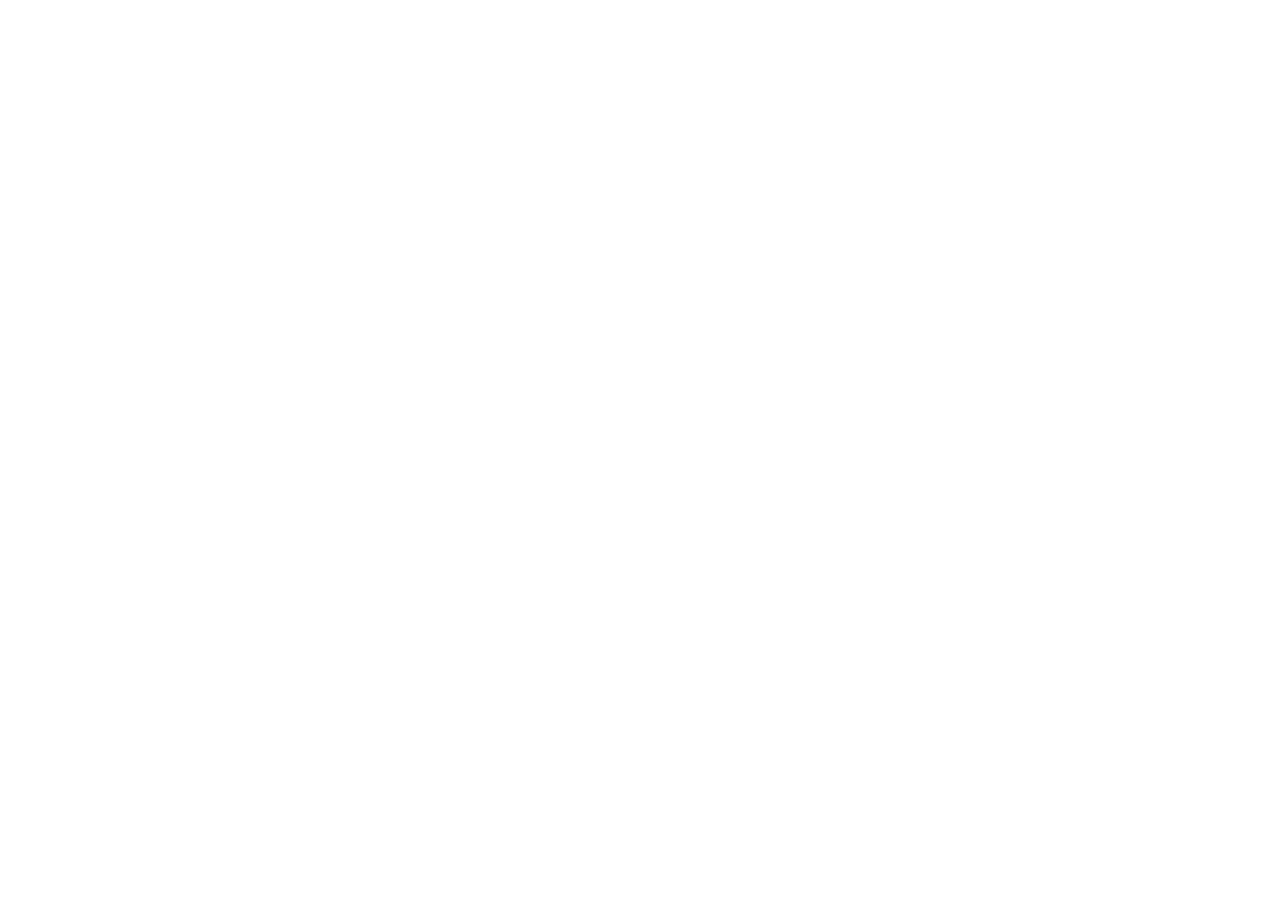
==== index.html @ 15d3354a "First Commit :tada:" ====
<!DOCTYPE html>
<html lang="en">
<head>
    <meta charset="UTF-8">
    <meta http-equiv="X-UA-Compatible" content="IE=edge">
    <meta name="viewport" content="width=device-width, initial-scale=1.0">
    <link rel="stylesheet" href="./assets/css/style.css">
    <title>Toboolist</title>
</head>
<body>
    
</body>
</html>
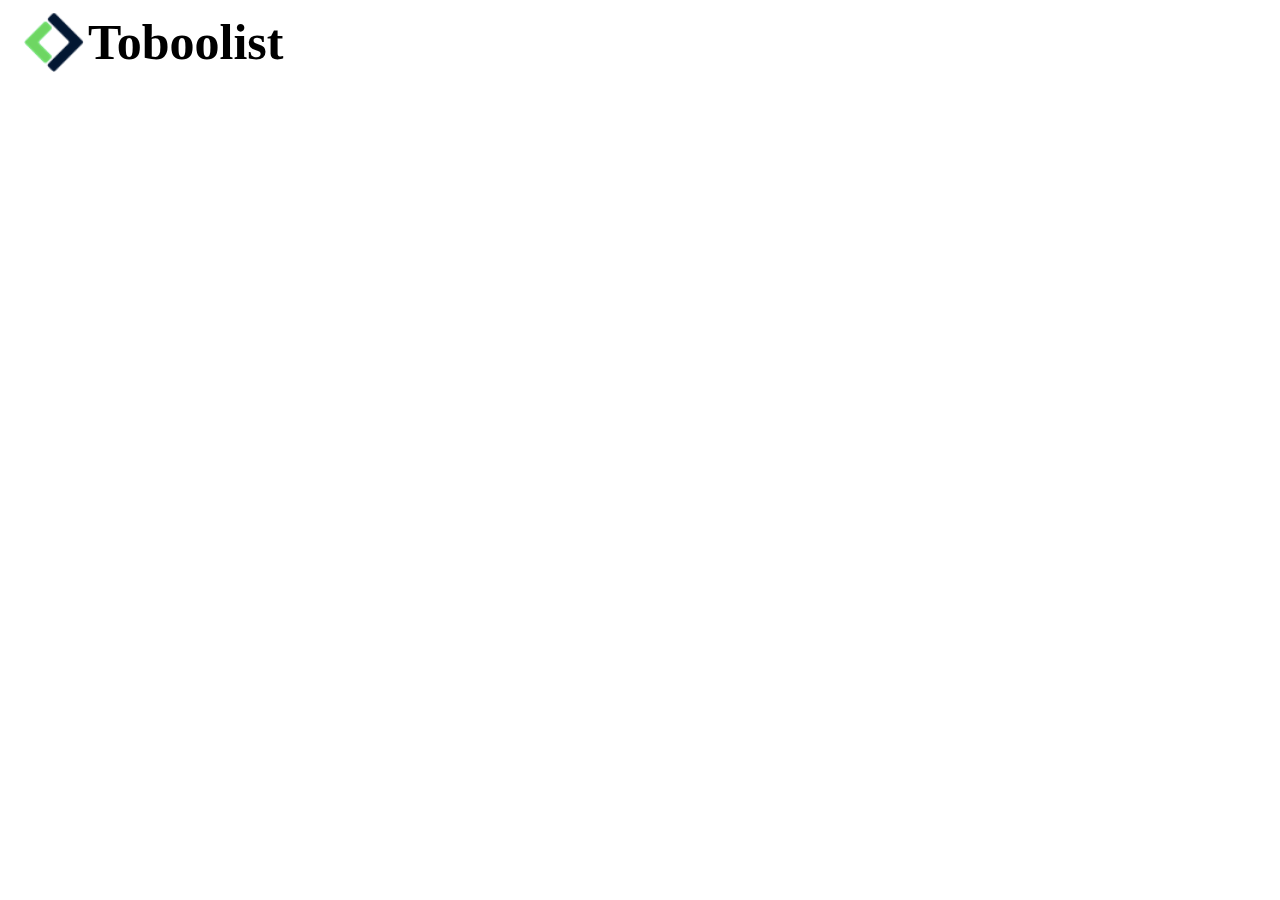
==== commit f5af70a0: "[UPDATE] Added Header" ====
--- a/index.html
+++ b/index.html
@@ -8,6 +8,10 @@
     <title>Toboolist</title>
 </head>
 <body>
-    
+    <!-- Header -->
+    <header>
+        <img src="./assets/img/Logo.png" alt="logo" class="logo">
+        <h1>Toboolist</h1>
+    </header>
 </body>
 </html>--- a/assets/css/style.css
+++ b/assets/css/style.css
@@ -0,0 +1,21 @@
+* {
+    margin: 0;
+    padding: 0;
+    box-sizing: border-box;
+}
+
+/* Header */
+header {
+    padding: 12px 24px;
+}
+
+.logo {
+    vertical-align: middle;
+    width: 60px;
+}
+
+h1 {
+    display: inline-block;
+    vertical-align: middle;
+    font-size: 50px;
+}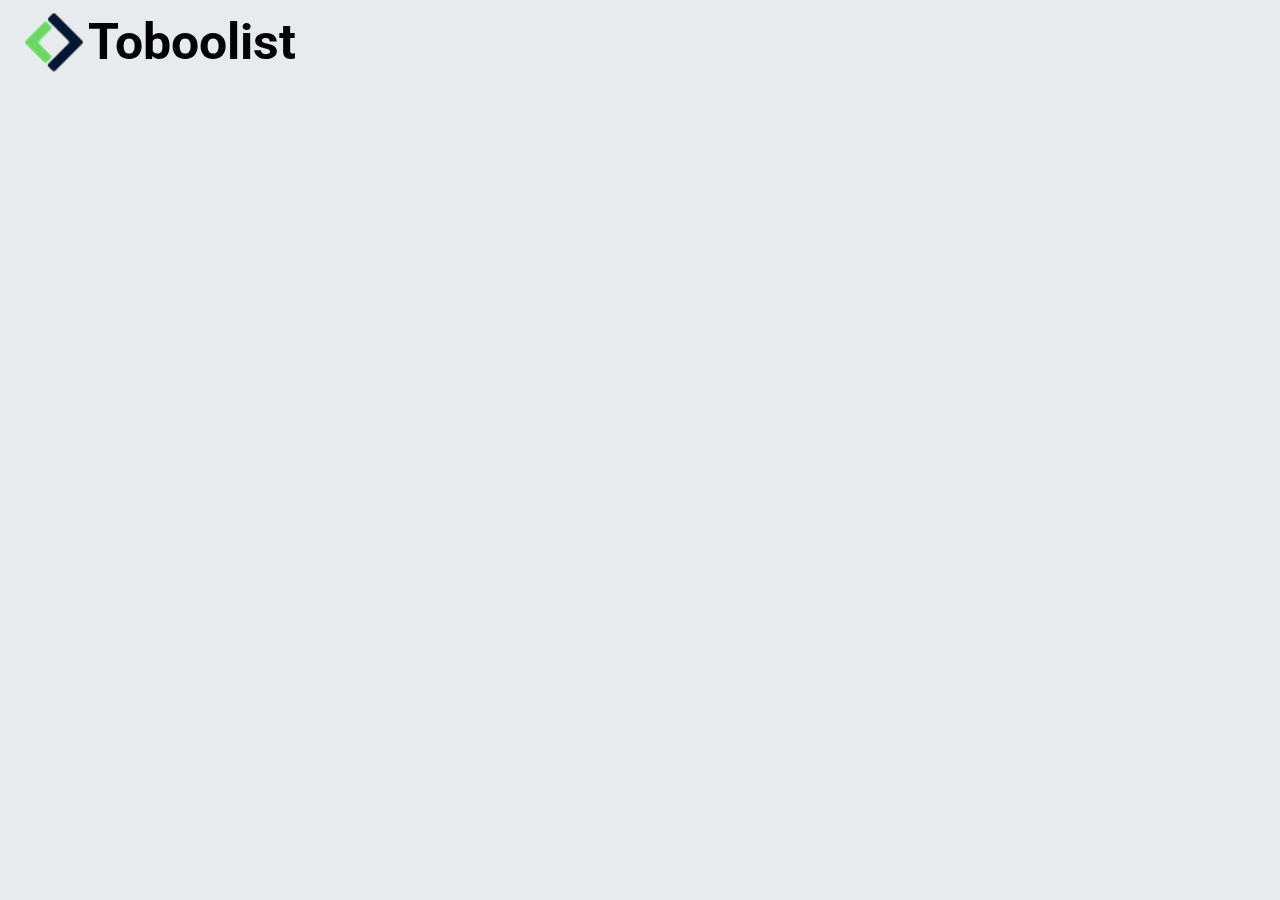
==== commit 233b357b: "[UPDATE] Changing Font" ====
--- a/index.html
+++ b/index.html
@@ -4,6 +4,9 @@
     <meta charset="UTF-8">
     <meta http-equiv="X-UA-Compatible" content="IE=edge">
     <meta name="viewport" content="width=device-width, initial-scale=1.0">
+    <link rel="preconnect" href="https://fonts.googleapis.com">
+    <link rel="preconnect" href="https://fonts.gstatic.com" crossorigin>
+    <link href="https://fonts.googleapis.com/css2?family=Roboto:wght@400;700;900&display=swap" rel="stylesheet">
     <link rel="stylesheet" href="./assets/css/style.css">
     <title>Toboolist</title>
 </head>
--- a/assets/css/style.css
+++ b/assets/css/style.css
@@ -2,6 +2,12 @@
     margin: 0;
     padding: 0;
     box-sizing: border-box;
+}
+
+body {
+    font-family: 'Roboto', sans-serif;
+    color: #000;
+    background-color: hsl(206, 16%, 92%)
 }
 
 /* Header */
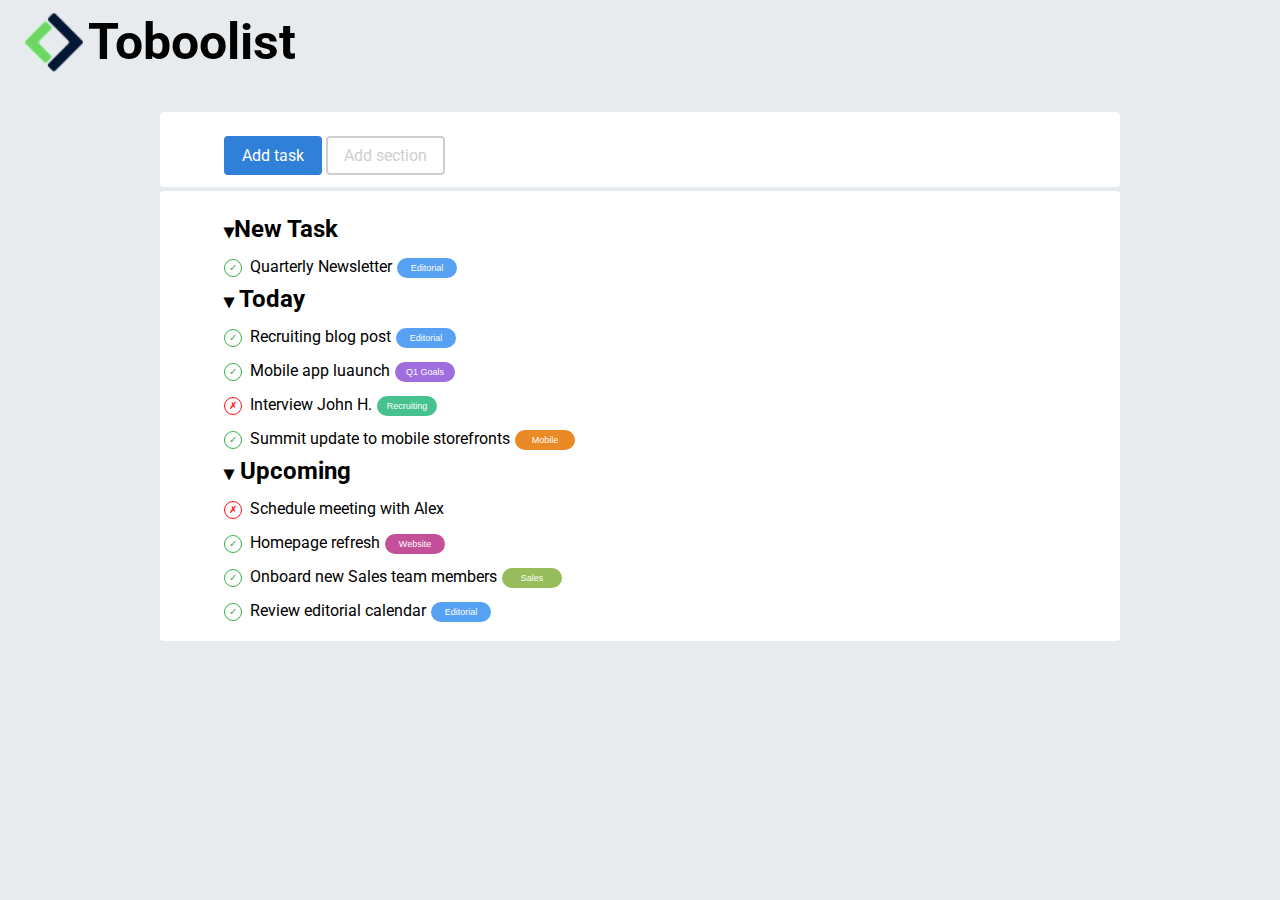
==== commit fadd9060: "[UPDATE] Finished Main content" ====
--- a/index.html
+++ b/index.html
@@ -1,5 +1,6 @@
 <!DOCTYPE html>
 <html lang="en">
+
 <head>
     <meta charset="UTF-8">
     <meta http-equiv="X-UA-Compatible" content="IE=edge">
@@ -10,11 +11,52 @@
     <link rel="stylesheet" href="./assets/css/style.css">
     <title>Toboolist</title>
 </head>
+
 <body>
     <!-- Header -->
     <header>
         <img src="./assets/img/Logo.png" alt="logo" class="logo">
         <h1>Toboolist</h1>
     </header>
+
+    <!-- Main -->
+    <main>
+        <div id="container">
+            <!-- Buttons -->
+            <div class="buttons">
+                <button class="button task">Add task</button>
+                <button class="button section">Add section</button>
+            </div>
+
+            <!-- List -->
+            <div class="container">
+                <section id="task">
+                    <h2>New Task</h2>
+                    <ul>
+                        <li><span class="check"></span>Quarterly Newsletter<button class="label editorial" type="button">Editorial</button></li>
+                    </ul>
+                </section>
+                <section id="today">
+                    <h2> Today</h2>
+                    <ul>
+                        <li><span class="check"></span>Recruiting blog post<button class="label editorial" type="button">Editorial</button></li>
+                        <li><span class="check"></span>Mobile app luaunch<button class="label goals" type="button">Q1 Goals</button></li>
+                        <li><span class="cross"></span>Interview John H.<button class="label recruiting" type="button">Recruiting</button></li>
+                        <li><span class="check"></span>Summit update to mobile storefronts<button class="label mobile" type="button">Mobile</button></li>
+                    </ul>
+                </section>
+                <section id="upcoming">
+                    <h2> Upcoming</h2>
+                    <ul>
+                        <li><span class="cross"></span>Schedule meeting with Alex</li>
+                        <li><span class="check"></span>Homepage refresh<button class="label website" type="button">Website</button></li>
+                        <li><span class="check"></span>Onboard new Sales team members<button class="label sales" type="button">Sales</button></li>
+                        <li><span class="check"></span>Review editorial calendar<button class="label editorial" type="button">Editorial</button></li>
+                    </ul>
+                </section>
+            </div>
+        </div>
+    </main>
 </body>
+
 </html>--- a/assets/css/style.css
+++ b/assets/css/style.css
@@ -24,4 +24,125 @@
     display: inline-block;
     vertical-align: middle;
     font-size: 50px;
+}
+
+/* Main - Buttons */
+#container {
+    padding: 24px;
+}
+
+.buttons,
+.container {
+    max-width: 960px;
+    margin: 4px auto;
+    background-color: hsl(0, 0%, 100%);
+    padding-top: 24px;
+    padding-right: 64px;
+    padding-bottom: 12px;
+    padding-left: 64px;
+    border-radius: 4px;
+}
+
+.button {
+    all: unset;
+    text-align: center;
+    border-radius: 4px;
+    padding: 8px 16px;
+    cursor: pointer;
+}
+
+.task {
+    background-color: hsl(212, 69%, 52%);
+    border: 2px solid hsl(212, 69%, 52%);
+    color: hsl(0, 0%, 100%);
+}
+
+.section {
+    background-color: hsl(0, 0%, 100%);
+    border: 2px solid hsl(0, 0%, 81%);
+    color: hsl(0, 0%, 81%);
+}
+
+/* Main - List */
+h2::before {
+    content: '\25be';
+    font-size: 20px;
+    vertical-align: middle;   
+    display: inline-block;
+}
+
+h2 {
+    vertical-align: middle;
+}
+
+.check::before {
+    content: '\2713';
+    border: 1.5px solid hsl(127, 54%, 45%);
+    color: hsl(127, 54%, 45%);
+    display: inline-block;
+    width: 16px;
+    height: 16px;
+    border-radius: 50%;
+    text-align: center;
+    line-height: 16px;
+    font-size: 10px;
+    margin: 8px 8px 8px 0;
+    vertical-align: middle;
+}
+
+.cross::before {
+    content: '\2717';
+    border: 1.5px solid hsl(0, 100%, 53%);
+    color: hsl(0, 100%, 53%);
+    display: inline-block;
+    width: 16px;
+    height: 16px;
+    border-radius: 50%;
+    text-align: center;
+    line-height: 16px;
+    font-size: 10px;
+    margin: 8px 8px 8px 0;
+    vertical-align: middle;
+}
+
+ul {
+    list-style: none;
+    margin-top: 8px;
+    vertical-align: middle;
+}
+
+.label {
+    text-align: center;
+    border-radius: 30px;
+    width: 60px;
+    height: 20px;
+    font-size: 9px;
+    margin-left: 5px;
+    vertical-align: middle;
+    color: hsl(0, 0%, 100%);
+    border: none;
+}
+
+.editorial {
+    background-color: hsl(212, 88%, 65%);
+}
+
+.goals {
+    background-color: hsl(267, 64%, 65%);
+}
+
+.recruiting {
+    background-color: hsl(155, 50%, 52%);
+}
+
+.mobile {
+    background-color: hsl(31, 82%, 53%);
+}
+
+.website {
+    background-color: hsl(322, 49%, 54%);
+}
+
+.sales {
+    background-color: hsl(84, 42%, 55%);
 }